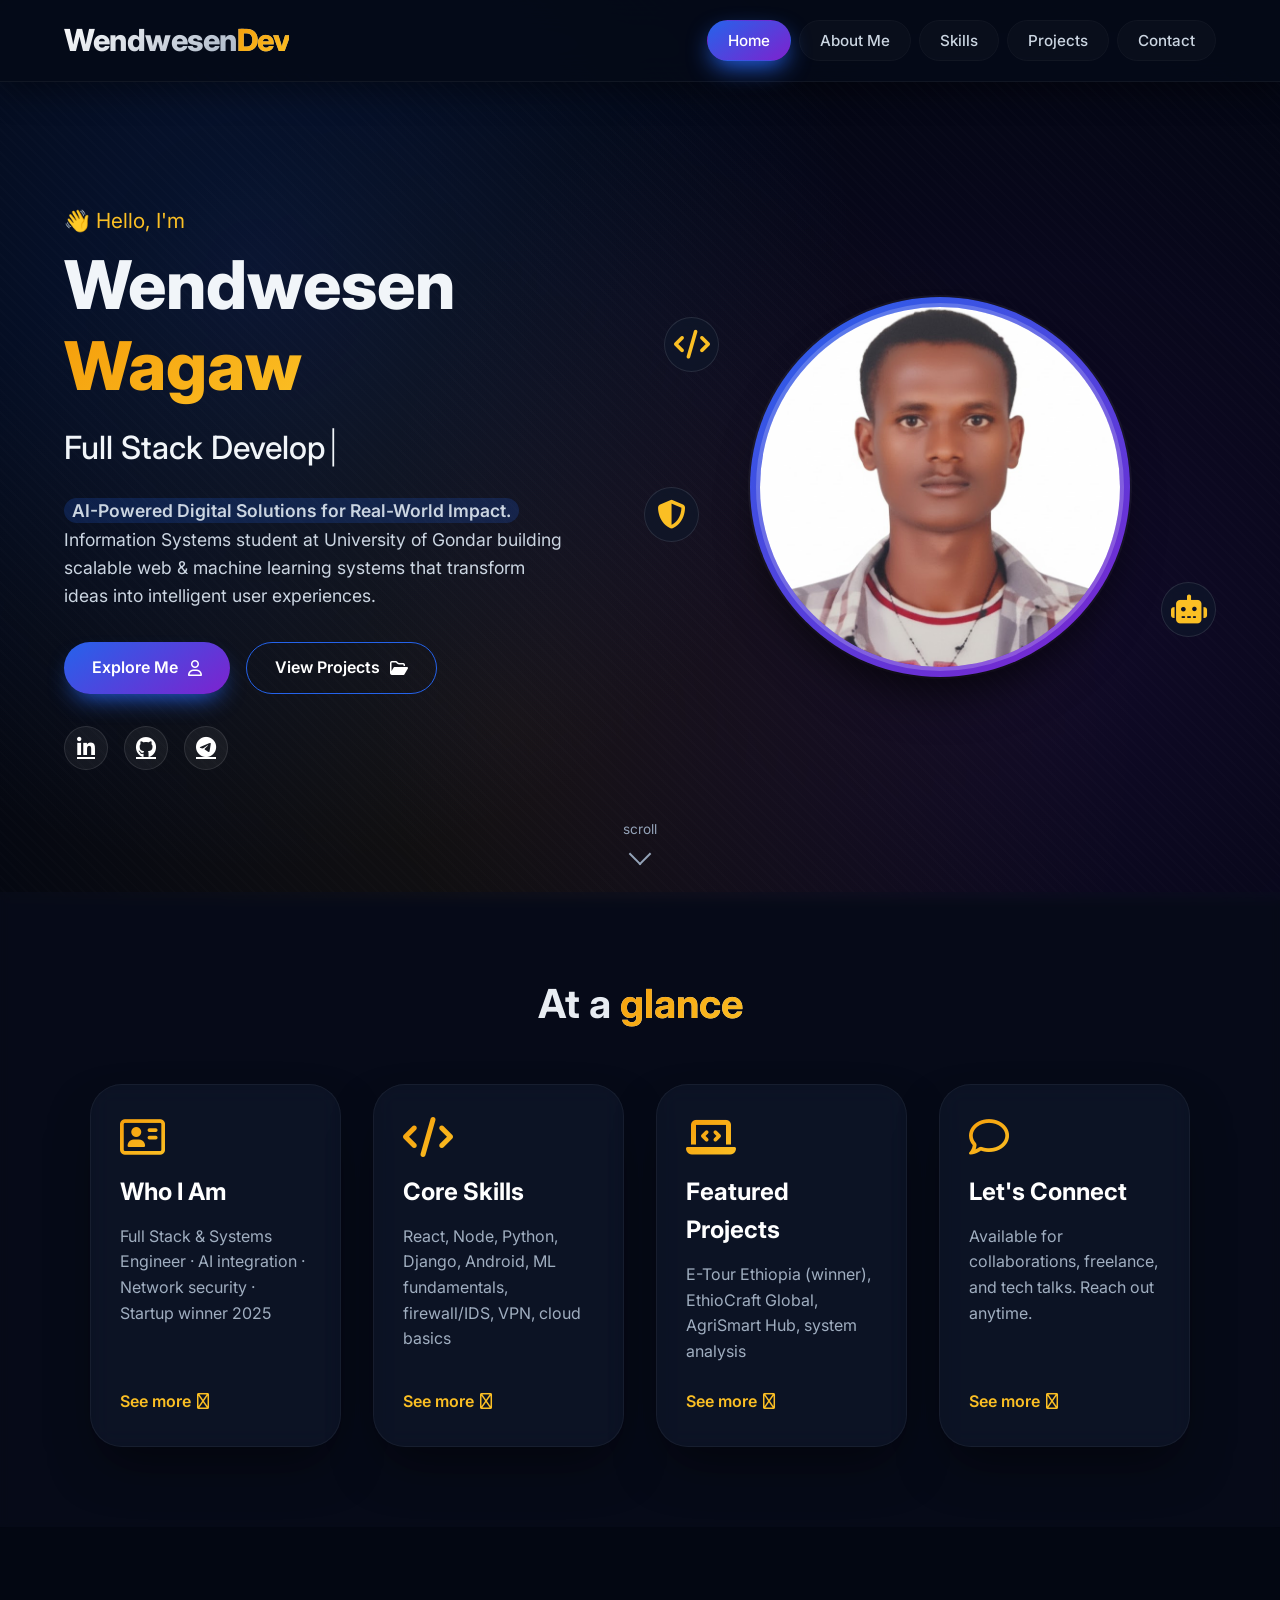
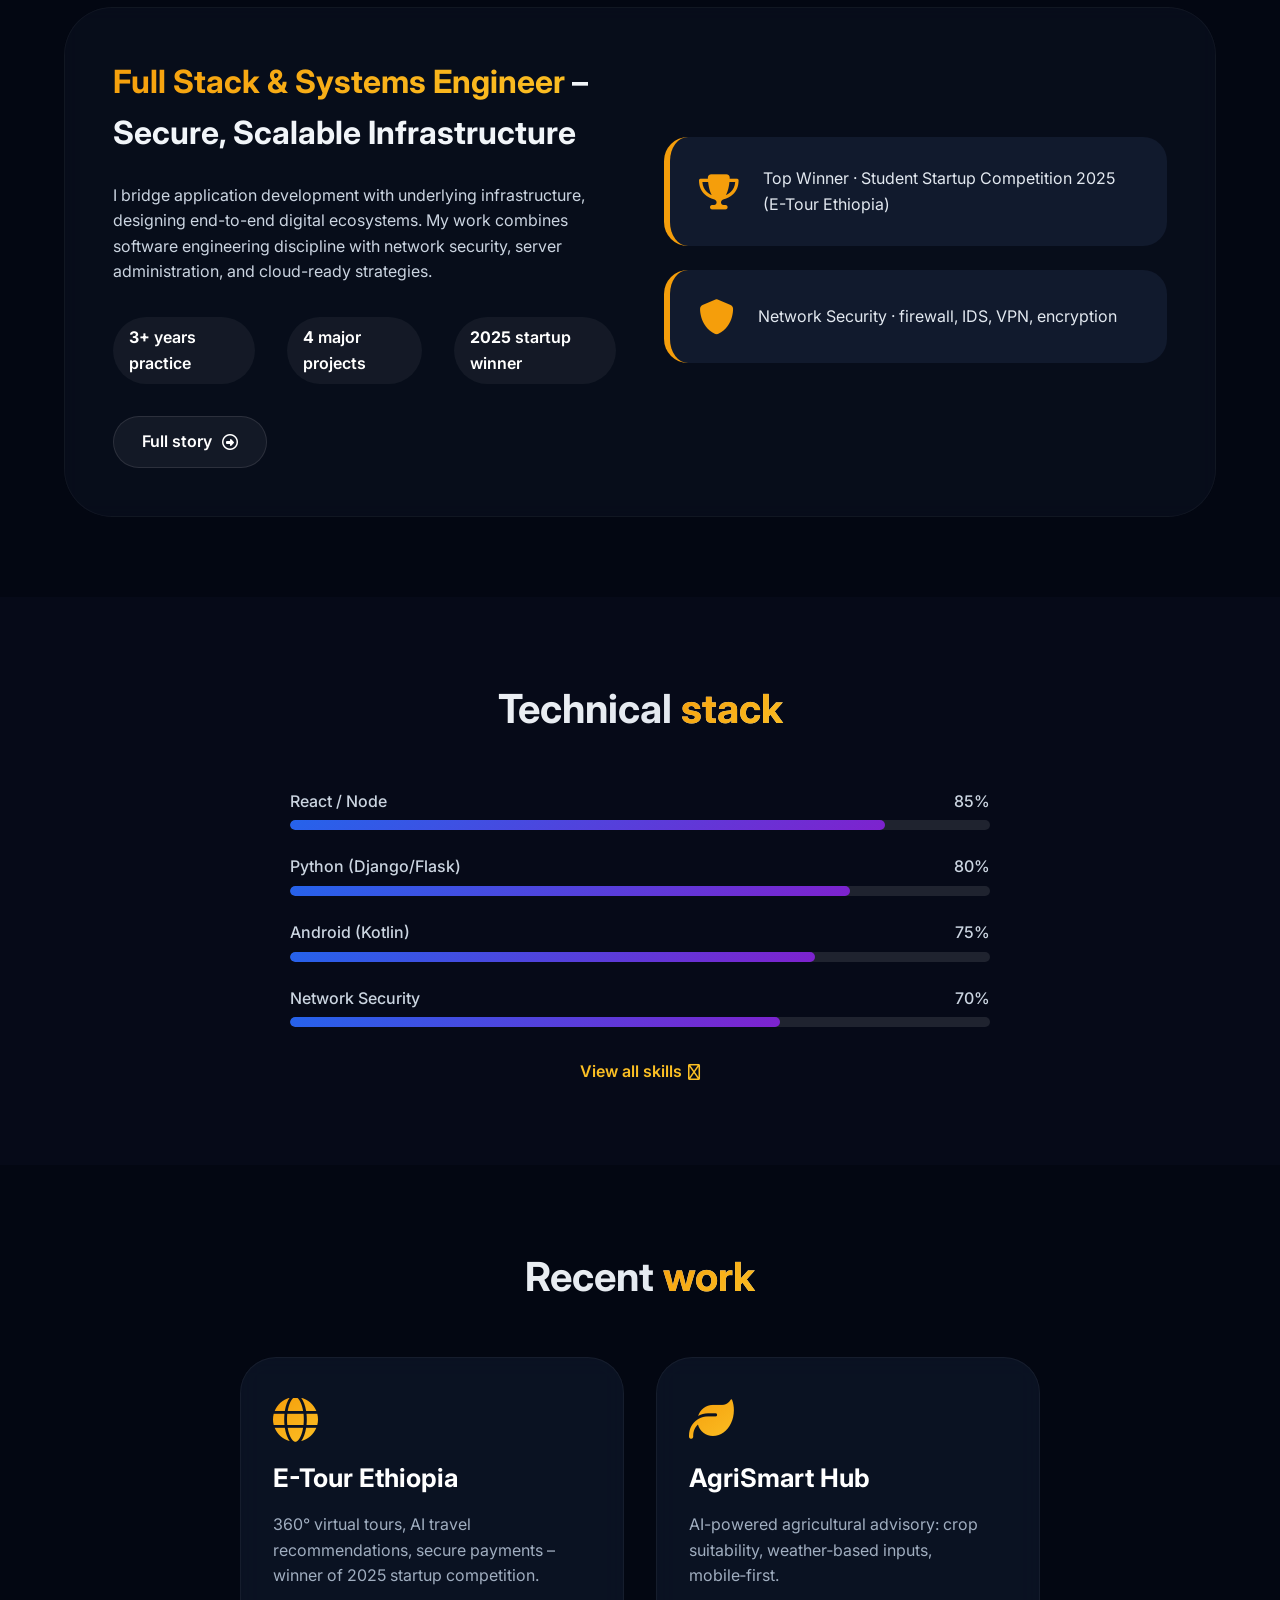
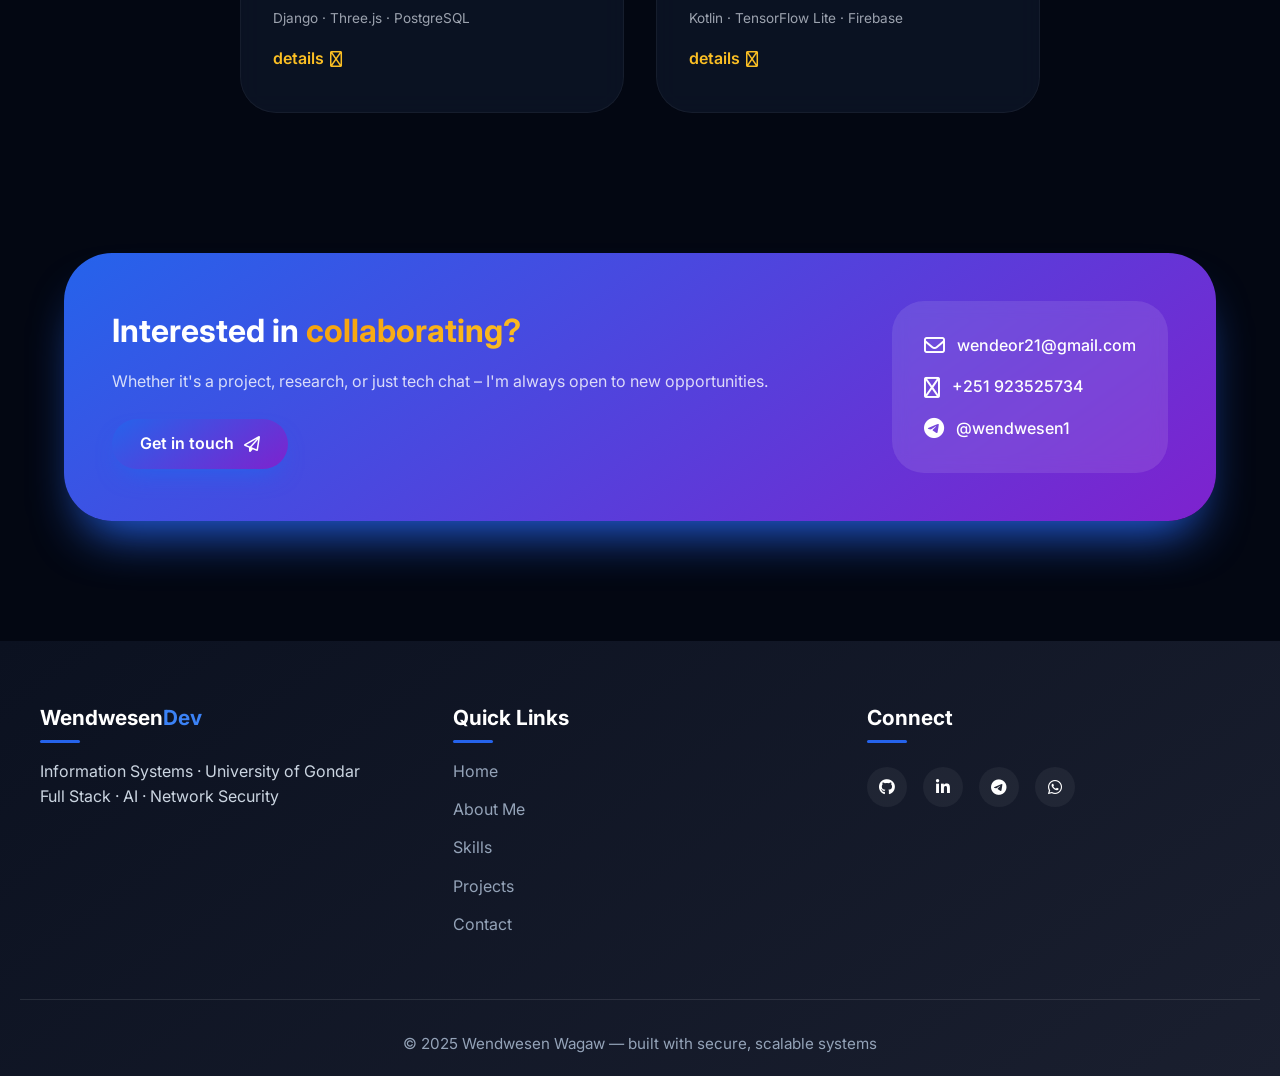
==== index.html @ f4a46904 "rename home.html to index.html" ====
<!DOCTYPE html>
<html lang="en">

<head>
  <meta charset="UTF-8">
  <meta name="viewport" content="width=device-width, initial-scale=1.0">
  <title>Wendwesen Wagaw · Full Stack & Systems Engineer</title>
  <!-- ===== home.css ===== -->
  <link rel="stylesheet" href="home.css">
  <!-- Google Fonts & Font Awesome -->
  <link href="https://fonts.googleapis.com/css2?family=Inter:wght@300;400;500;600;700;800&display=swap"
    rel="stylesheet">
  <link rel="stylesheet" href="https://cdnjs.cloudflare.com/ajax/libs/font-awesome/6.4.0/css/all.min.css">
</head>

<body>
  <!-- NAVBAR (matches about/contact/projects) -->
  <nav class="navbar">
    <div class="logo">Wendwesen<span>Dev</span></div>
    <ul class="nav-links">
      <li><a href="home.html" class="active">Home</a></li>
      <li><a href="aboutme.html">About Me</a></li>
      <li><a href="skills.html">Skills</a></li>
      <li><a href="projects.html">Projects</a></li>
      <li><a href="contact.html">Contact</a></li>
    </ul>
    <div class="hamburger">
      <span></span><span></span><span></span>
    </div>
  </nav>

  <!-- HERO SECTION (refreshed, vibrant) -->
  <header class="hero">
    <div class="hero-content">
      <div class="hero-text">
        <div class="greeting">👋 Hello, I'm</div>
        <h1>Wendwesen <span class="gradient-text">Wagaw</span></h1>
        <div class="typed-wrapper">
          <span class="typed-text" id="typed"></span><span class="cursor">|</span>
        </div>
        <p class="hero-description">
          <span class="highlight-block">AI-Powered Digital Solutions for Real-World Impact.</span>
          Information Systems student at University of Gondar building scalable web & machine learning systems
          that transform ideas into intelligent user experiences.
        </p>
        <div class="hero-buttons">
          <a href="aboutme.html" class="btn btn-primary">Explore Me <i class="fa-regular fa-user"></i></a>
          <a href="projects.html" class="btn btn-outline">View Projects <i class="fa-regular fa-folder-open"></i></a>
        </div>
        <div class="social-links">
          <a href="https://www.linkedin.com/in/wendwesen-wagaw-0b482a38b" target="_blank" aria-label="LinkedIn"><i
              class="fab fa-linkedin-in"></i></a>
          <a href="#" target="_blank" aria-label="GitHub"><i class="fab fa-github"></i></a>
          <a href="https://t.me/wendwesen1" target="_blank" aria-label="Telegram"><i class="fab fa-telegram"></i></a>
        </div>
      </div>
      <div class="hero-image">
        <div class="image-ring">
          <img src="wen.jpg" alt="Wendwesen Wagaw" class="profile-photo">
        </div>
        <div class="floating-icons">
          <span><i class="fas fa-code"></i></span>
          <span><i class="fas fa-robot"></i></span>
          <span><i class="fas fa-shield-halved"></i></span>
        </div>
      </div>
    </div>
    <div class="scroll-indicator">
      <span>scroll</span>
      <div class="arrow"></div>
    </div>
  </header>

  <!-- ===== QUICK SUMMARY CARDS (with "see more" links to each page) ===== -->
  <section class="summary-section">
    <div class="container">
      <h2 class="section-title">At a <span class="gradient-text">glance</span></h2>
      <div class="summary-grid">
        <!-- About Me card -->
        <div class="summary-card">
          <div class="card-icon"><i class="fa-regular fa-address-card"></i></div>
          <h3>Who I Am</h3>
          <p>Full Stack & Systems Engineer · AI integration · Network security · Startup winner 2025</p>
          <a href="aboutme.html" class="card-link">See more <i class="fa-regular fa-arrow-right"></i></a>
        </div>
        <!-- Skills card -->
        <div class="summary-card">
          <div class="card-icon"><i class="fa-solid fa-code"></i></div>
          <h3>Core Skills</h3>
          <p>React, Node, Python, Django, Android, ML fundamentals, firewall/IDS, VPN, cloud basics</p>
          <a href="skills.html" class="card-link">See more <i class="fa-regular fa-arrow-right"></i></a>
        </div>
        <!-- Projects card -->
        <div class="summary-card">
          <div class="card-icon"><i class="fa-solid fa-laptop-code"></i></div>
          <h3>Featured Projects</h3>
          <p>E-Tour Ethiopia (winner), EthioCraft Global, AgriSmart Hub, system analysis</p>
          <a href="projects.html" class="card-link">See more <i class="fa-regular fa-arrow-right"></i></a>
        </div>
        <!-- Contact / Connect card -->
        <div class="summary-card">
          <div class="card-icon"><i class="fa-regular fa-comment"></i></div>
          <h3>Let's Connect</h3>
          <p>Available for collaborations, freelance, and tech talks. Reach out anytime.</p>
          <a href="contact.html" class="card-link">See more <i class="fa-regular fa-arrow-right"></i></a>
        </div>
      </div>
    </div>
  </section>

  <!-- ===== MINI ABOUT PREVIEW (like about page teaser) ===== -->
  <section class="mini-about">
    <div class="container">
      <div class="about-preview-grid">
        <div class="about-preview-text">
          <h2><span class="gradient-text">Full Stack & Systems Engineer</span> – Secure, Scalable Infrastructure</h2>
          <p>I bridge application development with underlying infrastructure, designing end-to-end digital ecosystems.
            My work combines software engineering discipline with network security, server administration, and
            cloud-ready strategies.</p>
          <div class="stats-mini">
            <div><strong>3+</strong> years practice</div>
            <div><strong>4</strong> major projects</div>
            <div><strong>2025</strong> startup winner</div>
          </div>
          <a href="aboutme.html" class="btn btn-secondary">Full story <i class="fa-regular fa-circle-right"></i></a>
        </div>
        <div class="about-preview-highlight">
          <div class="highlight-card">
            <i class="fa-solid fa-trophy"></i>
            <p>Top Winner · Student Startup Competition 2025 (E-Tour Ethiopia)</p>
          </div>
          <div class="highlight-card">
            <i class="fa-solid fa-shield"></i>
            <p>Network Security · firewall, IDS, VPN, encryption</p>
          </div>
        </div>
      </div>
    </div>
  </section>

  <!-- ===== SKILLS PREVIEW (compact, with progress bars) ===== -->
  <section class="skills-preview">
    <div class="container">
      <h2 class="section-title">Technical <span class="gradient-text">stack</span></h2>
      <div class="skills-mini-grid">
        <div class="skill-mini-item">
          <div class="skill-header"><span>React / Node</span> <span>85%</span></div>
          <div class="skill-bar-bg">
            <div class="skill-bar-fill" style="width:85%"></div>
          </div>
        </div>
        <div class="skill-mini-item">
          <div class="skill-header"><span>Python (Django/Flask)</span> <span>80%</span></div>
          <div class="skill-bar-bg">
            <div class="skill-bar-fill" style="width:80%"></div>
          </div>
        </div>
        <div class="skill-mini-item">
          <div class="skill-header"><span>Android (Kotlin)</span> <span>75%</span></div>
          <div class="skill-bar-bg">
            <div class="skill-bar-fill" style="width:75%"></div>
          </div>
        </div>
        <div class="skill-mini-item">
          <div class="skill-header"><span>Network Security</span> <span>70%</span></div>
          <div class="skill-bar-bg">
            <div class="skill-bar-fill" style="width:70%"></div>
          </div>
        </div>
      </div>
      <div class="center-link">
        <a href="skills.html" class="card-link">View all skills <i class="fa-regular fa-arrow-right"></i></a>
      </div>
    </div>
  </section>

  <!-- ===== PROJECT TEASER (two featured projects) ===== -->
  <section class="projects-teaser">
    <div class="container">
      <h2 class="section-title">Recent <span class="gradient-text">work</span></h2>
      <div class="teaser-grid">
        <div class="teaser-card">
          <div class="teaser-icon"><i class="fa-solid fa-globe"></i></div>
          <h3>E-Tour Ethiopia</h3>
          <p>360° virtual tours, AI travel recommendations, secure payments – winner of 2025 startup competition.</p>
          <div class="tech-badge">Django · Three.js · PostgreSQL</div>
          <a href="projects.html" class="card-link">details <i class="fa-regular fa-arrow-right"></i></a>
        </div>
        <div class="teaser-card">
          <div class="teaser-icon"><i class="fa-solid fa-leaf"></i></div>
          <h3>AgriSmart Hub</h3>
          <p>AI-powered agricultural advisory: crop suitability, weather‑based inputs, mobile‑first.</p>
          <div class="tech-badge">Kotlin · TensorFlow Lite · Firebase</div>
          <a href="projects.html" class="card-link">details <i class="fa-regular fa-arrow-right"></i></a>
        </div>
      </div>
    </div>
  </section>

  <!-- ===== CONTACT / CONNECT PREVIEW ===== -->
  <section class="connect-preview">
    <div class="container">
      <div class="connect-card">
        <div class="connect-text">
          <h2>Interested in <span class="gradient-text">collaborating?</span></h2>
          <p>Whether it's a project, research, or just tech chat – I'm always open to new opportunities.</p>
          <a href="contact.html" class="btn btn-primary">Get in touch <i class="fa-regular fa-paper-plane"></i></a>
        </div>
        <div class="connect-quick">
          <div><i class="fa-regular fa-envelope"></i> wendeor21@gmail.com</div>
          <div><i class="fa-regular fa-phone"></i> +251 923525734</div>
          <div><i class="fa-brands fa-telegram"></i> @wendwesen1</div>
        </div>
      </div>
    </div>
  </section>

  <!-- FOOTER (exact match from other pages) -->
  <footer>
    <div class="footer-content">
      <div class="footer-col">
        <h3>Wendwesen<span>Dev</span></h3>
        <p>Information Systems · University of Gondar</p>
        <p>Full Stack · AI · Network Security</p>
      </div>
      <div class="footer-col">
        <h3>Quick Links</h3>
        <a href="home.html">Home</a>
        <a href="aboutme.html">About Me</a>
        <a href="skills.html">Skills</a>
        <a href="projects.html">Projects</a>
        <a href="contact.html">Contact</a>
      </div>
      <div class="footer-col">
        <h3>Connect</h3>
        <div class="footer-social">
          <a href="https://github.com/wendeor21-ai" aria-label="GitHub"><i class="fab fa-github"></i></a>
          <a href="https://www.linkedin.com/in/wendwesen-wagaw-0b482a38b" target="_blank" aria-label="LinkedIn"><i
              class="fab fa-linkedin-in"></i></a>
          <a href="https://t.me/wendwesen1" target="_blank" aria-label="Telegram"><i class="fab fa-telegram"></i></a>
            <a href="https://wa.me/251914225724" target="_blank" aria-label="WhatsApp"><i class="fab fa-whatsapp"></i></a>
        </div>
      </div>
    </div>
    <p class="footer-bottom">© 2025 Wendwesen Wagaw — built with secure, scalable systems</p>
  </footer>

  <!-- scripts -->
  <script>
    // mobile menu toggle
    const hamburger = document.querySelector('.hamburger');
    const navLinks = document.querySelector('.nav-links');
    hamburger.addEventListener('click', () => {
      navLinks.classList.toggle('active');
      hamburger.classList.toggle('active');
    });
    // close on link click
    document.querySelectorAll('.nav-links a').forEach(link => {
      link.addEventListener('click', () => navLinks.classList.remove('active'));
    });

    // simple typed effect
    const typedSpan = document.getElementById('typed');
    const phrases = ['Full Stack Developer', 'Systems Engineer', 'AI Enthusiast', 'Startup Winner'];
    let i = 0;
    let j = 0;
    let currentPhrase = [];
    let isDeleting = false;
    let isEnd = false;

    function loop() {
      isEnd = false;
      typedSpan.innerHTML = currentPhrase.join('');
      if (i < phrases.length) {
        if (!isDeleting && j <= phrases[i].length) {
          currentPhrase.push(phrases[i][j]);
          j++;
        }
        if (isDeleting && j <= phrases[i].length) {
          currentPhrase.pop();
          j--;
        }
        if (j == phrases[i].length) {
          isEnd = true;
          isDeleting = true;
        }
        if (isDeleting && j === 0) {
          currentPhrase = [];
          isDeleting = false;
          i++;
          if (i == phrases.length) i = 0;
        }
      }
      setTimeout(loop, isEnd ? 1500 : isDeleting ? 60 : 100);
    }
    loop();
  </script>
</body>

</html>
---- home.css ----
/* ===== home.css – professional, attractive, matches about/projects/contact aesthetic ===== */
* {
  margin: 0;
  padding: 0;
  box-sizing: border-box;
}

:root {
  --primary: #2563eb;
  --primary-light: #3b82f6;
  --primary-dark: #1d4ed8;
  --secondary: #7e22ce;
  --accent: #f59e0b;
  --accent-light: #fbbf24;
  --dark: #0b1120;
  --darker: #030712;
  --text: #f1f5f9;
  --text-muted: #94a3b8;
  --glass-bg: rgba(15, 23, 42, 0.6);
  --glass-border: rgba(255, 255, 255, 0.06);
  --card-glow: rgba(37, 99, 235, 0.3);
  --gradient-primary: linear-gradient(145deg, #2563eb, #7e22ce);
  --gradient-gold: linear-gradient(145deg, #f59e0b, #fbbf24);
  --shadow-card: 0 25px 50px -12px rgba(0, 0, 0, 0.5);
  --shadow-hover: 0 30px 60px -12px var(--card-glow);
  --font-main: 'Inter', sans-serif;
}

body {
  font-family: var(--font-main);
  background: var(--darker);
  color: var(--text);
  line-height: 1.6;
  overflow-x: hidden;
}

/* animated mesh */
body::before {
  content: '';
  position: fixed;
  inset: 0;
  background:
    radial-gradient(circle at 20% 30%, rgba(37, 99, 235, 0.15) 0%, transparent 50%),
    radial-gradient(circle at 80% 70%, rgba(126, 34, 206, 0.12) 0%, transparent 55%),
    radial-gradient(circle at 40% 80%, rgba(245, 158, 11, 0.08) 0%, transparent 60%);
  z-index: -2;
}

body::after {
  content: '';
  position: fixed;
  inset: 0;
  background: repeating-linear-gradient(45deg, rgba(255, 255, 255, 0.01) 0px, rgba(255, 255, 255, 0.01) 2px, transparent 2px, transparent 8px);
  z-index: -1;
  pointer-events: none;
}

.container {
  max-width: 1200px;
  margin: 0 auto;
  padding: 0 24px;
}

/* ===== NAVBAR (matches other pages) ===== */
.navbar {
  display: flex;
  justify-content: space-between;
  align-items: center;
  padding: 1rem 5%;
  background: rgba(5, 10, 24, 0.9);
  backdrop-filter: blur(16px);
  -webkit-backdrop-filter: blur(16px);
  border-bottom: 1px solid rgba(255, 255, 255, 0.05);
  box-shadow: 0 8px 32px rgba(0, 0, 0, 0.4);
  position: sticky;
  top: 0;
  z-index: 1000;
}

.logo {
  font-size: 1.9rem;
  font-weight: 800;
  background: linear-gradient(145deg, #ffffff, #94a3b8);
  -webkit-background-clip: text;
  background-clip: text;
  color: transparent;
  letter-spacing: -0.5px;
}

.logo span {
  background: var(--gradient-gold);
  -webkit-background-clip: text;
  background-clip: text;
  color: transparent;
}

.nav-links {
  display: flex;
  list-style: none;
  gap: 0.5rem;
}

.nav-links a {
  padding: 10px 20px;
  text-decoration: none;
  color: #cbd5e1;
  font-weight: 500;
  border-radius: 40px;
  transition: 0.3s;
  background: rgba(255, 255, 255, 0.02);
  border: 1px solid rgba(255, 255, 255, 0.03);
  font-size: 0.95rem;
}

.nav-links a:hover {
  background: rgba(37, 99, 235, 0.15);
  border-color: rgba(37, 99, 235, 0.3);
  color: white;
  transform: translateY(-2px);
  box-shadow: 0 6px 18px rgba(37, 99, 235, 0.25);
}

.nav-links a.active {
  background: var(--gradient-primary);
  color: white;
  border-color: transparent;
  box-shadow: 0 10px 25px -5px var(--primary);
}

.hamburger {
  display: none;
  flex-direction: column;
  cursor: pointer;
}

.hamburger span {
  width: 28px;
  height: 3px;
  background: white;
  margin: 4px 0;
  border-radius: 6px;
  transition: 0.3s;
}

/* ===== HERO SECTION ===== */
.hero {
  min-height: 90vh;
  display: flex;
  align-items: center;
  position: relative;
  padding: 80px 5%;
  overflow: hidden;
}

.hero-content {
  display: grid;
  grid-template-columns: 1fr 1fr;
  gap: 3rem;
  align-items: center;
  max-width: 1300px;
  margin: 0 auto;
  width: 100%;
}

.hero-text {
  z-index: 2;
}

.greeting {
  font-size: 1.3rem;
  color: var(--accent-light);
  margin-bottom: 0.5rem;
}

.hero-text h1 {
  font-size: clamp(2.8rem, 6vw, 4.2rem);
  font-weight: 800;
  line-height: 1.2;
  margin-bottom: 1rem;
}

.gradient-text {
  background: var(--gradient-gold);
  -webkit-background-clip: text;
  background-clip: text;
  color: transparent;
  display: inline-block;
}

.typed-wrapper {
  font-size: 2rem;
  font-weight: 500;
  margin-bottom: 1.5rem;
  min-height: 3rem;
}

.cursor {
  display: inline-block;
  margin-left: 4px;
  animation: blink 0.7s infinite;
  font-weight: 300;
}

@keyframes blink {

  0%,
  100% {
    opacity: 1;
  }

  50% {
    opacity: 0;
  }
}

.highlight-block {
  background: rgba(37, 99, 235, 0.2);
  padding: 2px 8px;
  border-radius: 20px;
  font-weight: 600;
}

.hero-description {
  font-size: 1.1rem;
  color: #cbd5e1;
  margin-bottom: 2rem;
  max-width: 500px;
}

.hero-buttons {
  display: flex;
  gap: 1rem;
  margin-bottom: 2rem;
  flex-wrap: wrap;
}

.btn {
  padding: 12px 28px;
  border-radius: 60px;
  text-decoration: none;
  font-weight: 600;
  transition: 0.3s;
  display: inline-flex;
  align-items: center;
  gap: 10px;
  border: none;
  cursor: pointer;
  font-size: 1rem;
}

.btn-primary {
  background: var(--gradient-primary);
  color: white;
  box-shadow: 0 12px 24px -10px var(--primary);
}

.btn-primary:hover {
  transform: translateY(-3px);
  box-shadow: 0 18px 30px -8px var(--primary);
}

.btn-outline {
  background: transparent;
  border: 1px solid var(--primary);
  color: white;
}

.btn-outline:hover {
  background: var(--primary);
  transform: translateY(-3px);
}

.btn-secondary {
  background: rgba(255, 255, 255, 0.05);
  border: 1px solid rgba(255, 255, 255, 0.1);
  color: white;
}

.btn-secondary:hover {
  background: rgba(255, 255, 255, 0.1);
  border-color: var(--accent);
  transform: translateY(-3px);
}

.social-links {
  display: flex;
  gap: 1rem;
}

.social-links a {
  width: 44px;
  height: 44px;
  border-radius: 50%;
  background: rgba(255, 255, 255, 0.05);
  display: flex;
  align-items: center;
  justify-content: center;
  color: white;
  font-size: 1.3rem;
  transition: 0.3s;
  border: 1px solid rgba(255, 255, 255, 0.1);
}

.social-links a:hover {
  background: var(--primary);
  transform: translateY(-4px);
  border-color: transparent;
}

/* hero image - FIXED: photo fully visible */
.hero-image {
  position: relative;
  display: flex;
  justify-content: center;
  align-items: center;
}

.image-ring {
  width: 380px;
  height: 380px;
  border-radius: 50%;
  background: linear-gradient(145deg, var(--primary), var(--secondary));
  padding: 6px;
  box-shadow: 0 30px 50px -20px rgba(0, 0, 0, 0.8), 0 0 0 2px rgba(255, 255, 255, 0.05);
  animation: rotateGlow 8s infinite alternate;
  display: flex;
  align-items: center;
  justify-content: center;
  overflow: hidden;
  /* keeps the ring shape, but image inside is positioned properly */
}

@keyframes rotateGlow {
  0% {
    box-shadow: 0 30px 50px -20px rgba(37, 99, 235, 0.5);
  }

  100% {
    box-shadow: 0 40px 70px -15px rgba(245, 158, 11, 0.5);
  }
}

.profile-photo {
  width: 100%;
  height: 100%;
  object-fit: cover;
  /* This ensures the image covers the area without distortion */
  object-position: center 20%;
  /* Adjusted to show more of the top part (face) */
  border-radius: 50%;
  border: 4px solid rgba(255, 255, 255, 0.2);
  display: block;
}

/* Alternative if the above doesn't work well with your specific image, 
   you can try object-position: center top; or object-position: 50% 30%; */

.floating-icons {
  position: absolute;
  top: 0;
  left: 0;
  width: 100%;
  height: 100%;
  pointer-events: none;
}

.floating-icons span {
  position: absolute;
  width: 55px;
  height: 55px;
  background: rgba(15, 23, 42, 0.7);
  backdrop-filter: blur(8px);
  border-radius: 50%;
  display: flex;
  align-items: center;
  justify-content: center;
  font-size: 1.8rem;
  color: var(--accent-light);
  border: 1px solid rgba(255, 255, 255, 0.1);
  animation: float 6s infinite;
}

.floating-icons span:nth-child(1) {
  top: 20px;
  left: 0;
  animation-delay: 0s;
}

.floating-icons span:nth-child(2) {
  bottom: 40px;
  right: 0;
  animation-delay: 2s;
}

.floating-icons span:nth-child(3) {
  top: 50%;
  left: -20px;
  animation-delay: 4s;
}

@keyframes float {

  0%,
  100% {
    transform: translateY(0) rotate(0deg);
  }

  50% {
    transform: translateY(-15px) rotate(5deg);
  }
}

.scroll-indicator {
  position: absolute;
  bottom: 30px;
  left: 50%;
  transform: translateX(-50%);
  display: flex;
  flex-direction: column;
  align-items: center;
  color: var(--text-muted);
  font-size: 0.85rem;
  gap: 5px;
}

.arrow {
  width: 16px;
  height: 16px;
  border-right: 2px solid var(--text-muted);
  border-bottom: 2px solid var(--text-muted);
  transform: rotate(45deg);
  animation: bounce 2s infinite;
}

@keyframes bounce {

  0%,
  100% {
    transform: rotate(45deg) translateY(0);
  }

  50% {
    transform: rotate(45deg) translateY(-8px);
  }
}

/* ===== SUMMARY CARDS (see more links) ===== */
.summary-section {
  padding: 80px 0;
  background: rgba(10, 15, 30, 0.5);
  backdrop-filter: blur(4px);
}

.section-title {
  font-size: 2.5rem;
  font-weight: 700;
  text-align: center;
  margin-bottom: 3rem;
  background: linear-gradient(145deg, #ffffff, #cbd5e1);
  -webkit-background-clip: text;
  background-clip: text;
  color: transparent;
}

.summary-grid {
  display: grid;
  grid-template-columns: repeat(auto-fit, minmax(240px, 1fr));
  gap: 2rem;
  max-width: 1100px;
  margin: 0 auto;
}

.summary-card {
  background: rgba(15, 23, 42, 0.7);
  backdrop-filter: blur(12px);
  border: 1px solid rgba(255, 255, 255, 0.05);
  border-radius: 32px;
  padding: 2rem 1.8rem;
  transition: 0.3s;
  box-shadow: var(--shadow-card);
  display: flex;
  flex-direction: column;
}

.summary-card:hover {
  transform: translateY(-8px);
  border-color: rgba(59, 130, 246, 0.3);
  background: rgba(25, 35, 55, 0.9);
  box-shadow: var(--shadow-hover);
}

.card-icon i {
  font-size: 2.5rem;
  background: var(--gradient-gold);
  -webkit-background-clip: text;
  background-clip: text;
  color: transparent;
  margin-bottom: 1rem;
}

.summary-card h3 {
  font-size: 1.5rem;
  margin-bottom: 0.8rem;
  color: white;
}

.summary-card p {
  color: #a0aec0;
  margin-bottom: 1.5rem;
  flex-grow: 1;
}

.card-link {
  color: var(--accent-light);
  text-decoration: none;
  font-weight: 600;
  display: inline-flex;
  align-items: center;
  gap: 6px;
  transition: 0.2s;
}

.card-link:hover {
  gap: 12px;
  color: white;
}

/* ===== MINI ABOUT PREVIEW ===== */
.mini-about {
  padding: 80px 0;
}

.about-preview-grid {
  display: grid;
  grid-template-columns: 1fr 1fr;
  gap: 3rem;
  align-items: center;
  background: rgba(15, 23, 42, 0.4);
  border-radius: 48px;
  padding: 3rem;
  backdrop-filter: blur(8px);
  border: 1px solid rgba(255, 255, 255, 0.04);
}

.about-preview-text h2 {
  font-size: 2rem;
  margin-bottom: 1.5rem;
}

.about-preview-text p {
  color: #cbd5e1;
  margin-bottom: 2rem;
}

.stats-mini {
  display: flex;
  gap: 2rem;
  margin-bottom: 2rem;
  font-weight: 600;
  color: white;
}

.stats-mini div {
  background: rgba(255, 255, 255, 0.05);
  padding: 8px 16px;
  border-radius: 40px;
}

.highlight-card {
  background: rgba(20, 30, 50, 0.8);
  border-radius: 24px;
  padding: 1.8rem;
  margin-bottom: 1.5rem;
  border-left: 6px solid var(--accent);
  display: flex;
  align-items: center;
  gap: 1.5rem;
}

.highlight-card i {
  font-size: 2.2rem;
  color: var(--accent);
}

.highlight-card p {
  color: #e2e8f0;
}

/* ===== SKILLS PREVIEW ===== */
.skills-preview {
  padding: 80px 0;
  background: rgba(10, 15, 30, 0.5);
}

.skills-mini-grid {
  max-width: 700px;
  margin: 0 auto 2rem;
}

.skill-mini-item {
  margin-bottom: 1.5rem;
}

.skill-header {
  display: flex;
  justify-content: space-between;
  color: #cbd5e1;
  margin-bottom: 6px;
  font-weight: 500;
}

.skill-bar-bg {
  height: 10px;
  background: rgba(255, 255, 255, 0.1);
  border-radius: 20px;
  overflow: hidden;
}

.skill-bar-fill {
  height: 100%;
  background: var(--gradient-primary);
  border-radius: 20px;
  width: 0;
  transition: width 1s;
}

.center-link {
  text-align: center;
}

/* ===== PROJECT TEASER ===== */
.projects-teaser {
  padding: 80px 0;
}

.teaser-grid {
  display: grid;
  grid-template-columns: repeat(auto-fit, minmax(280px, 1fr));
  gap: 2rem;
  max-width: 800px;
  margin: 0 auto;
}

.teaser-card {
  background: rgba(15, 23, 42, 0.7);
  backdrop-filter: blur(12px);
  border: 1px solid rgba(255, 255, 255, 0.05);
  border-radius: 36px;
  padding: 2.5rem 2rem;
  transition: 0.3s;
}

.teaser-card:hover {
  transform: translateY(-8px);
  background: rgba(25, 35, 55, 0.9);
  border-color: rgba(59, 130, 246, 0.3);
}

.teaser-icon i {
  font-size: 2.8rem;
  background: var(--gradient-gold);
  -webkit-background-clip: text;
  background-clip: text;
  color: transparent;
  margin-bottom: 1rem;
}

.teaser-card h3 {
  font-size: 1.6rem;
  margin-bottom: 0.8rem;
  color: white;
}

.teaser-card p {
  color: #a0aec0;
  margin-bottom: 1.2rem;
}

.tech-badge {
  display: flex;
  flex-wrap: wrap;
  gap: 8px;
  margin: 1rem 0;
  font-size: 0.85rem;
  color: #9ca3af;
}

/* ===== CONNECT PREVIEW ===== */
.connect-preview {
  padding: 60px 0;
}

.connect-card {
  background: var(--gradient-primary);
  border-radius: 48px;
  padding: 3rem;
  display: flex;
  flex-wrap: wrap;
  align-items: center;
  justify-content: space-between;
  gap: 2rem;
  box-shadow: 0 30px 50px -20px var(--primary);
}

.connect-text h2 {
  font-size: 2rem;
  color: white;
  margin-bottom: 0.8rem;
}

.connect-text p {
  color: rgba(255, 255, 255, 0.8);
  margin-bottom: 1.5rem;
}

.connect-quick {
  display: flex;
  flex-direction: column;
  gap: 1rem;
  background: rgba(255, 255, 255, 0.1);
  padding: 2rem;
  border-radius: 32px;
  backdrop-filter: blur(8px);
}

.connect-quick div {
  display: flex;
  align-items: center;
  gap: 12px;
  color: white;
  font-weight: 500;
}

.connect-quick i {
  font-size: 1.3rem;
}

/* ===== FOOTER (matches other pages) ===== */
footer {
  background: linear-gradient(145deg, #0b1120, #1a1f2f);
  color: #cbd5e1;
  padding: 60px 20px 20px;
  margin-top: 60px;
}

.footer-content {
  display: grid;
  grid-template-columns: repeat(auto-fit, minmax(220px, 1fr));
  gap: 2.5rem;
  max-width: 1200px;
  margin: 0 auto;
}

.footer-col h3 {
  color: white;
  margin-bottom: 1.5rem;
  font-size: 1.3rem;
  position: relative;
  display: inline-block;
}

.footer-col h3 span {
  color: var(--primary-light);
}

.footer-col h3::after {
  content: '';
  position: absolute;
  bottom: -8px;
  left: 0;
  width: 40px;
  height: 3px;
  background: var(--primary);
  border-radius: 4px;
}

.footer-col a {
  color: #94a3b8;
  text-decoration: none;
  display: block;
  margin-bottom: 0.8rem;
  transition: 0.2s;
}

.footer-col a:hover {
  color: white;
  transform: translateX(5px);
}

.footer-social {
  display: flex;
  gap: 1rem;
  margin-top: 0.5rem;
}

.footer-social a {
  background: rgba(255, 255, 255, 0.05);
  width: 40px;
  height: 40px;
  border-radius: 50%;
  display: flex;
  align-items: center;
  justify-content: center;
  color: white;
  transition: 0.3s;
}

.footer-social a:hover {
  background: var(--primary);
  transform: translateY(-3px);
}

.footer-bottom {
  border-top: 1px solid rgba(255, 255, 255, 0.1);
  margin-top: 3rem;
  padding-top: 2rem;
  text-align: center;
  font-size: 0.95rem;
  color: #94a3b8;
}

/* ===== RESPONSIVE ===== */
@media (max-width: 900px) {
  .hero-content {
    grid-template-columns: 1fr;
    text-align: center;
    gap: 2rem;
  }

  .hero-buttons {
    justify-content: center;
  }

  .social-links {
    justify-content: center;
  }

  .hero-description {
    margin-left: auto;
    margin-right: auto;
  }

  .image-ring {
    width: 300px;
    height: 300px;
  }

  .about-preview-grid {
    grid-template-columns: 1fr;
  }

  .connect-card {
    flex-direction: column;
    text-align: center;
  }
}

@media (max-width: 768px) {
  .hamburger {
    display: flex;
  }

  .nav-links {
    position: fixed;
    top: 80px;
    left: -100%;
    width: 100%;
    flex-direction: column;
    background: rgba(5, 10, 24, 0.98);
    backdrop-filter: blur(20px);
    padding: 2rem 0;
    transition: left 0.3s;
    align-items: center;
    gap: 1rem;
    border-bottom: 1px solid rgba(255, 255, 255, 0.1);
  }

  .nav-links.active {
    left: 0;
  }

  .nav-links li {
    width: 100%;
    text-align: center;
  }

  .nav-links a {
    display: inline-block;
    width: 80%;
  }

  .summary-grid {
    grid-template-columns: 1fr;
  }

  .stats-mini {
    flex-direction: column;
    gap: 0.8rem;
  }
}

@media (max-width: 480px) {
  .hero-buttons {
    flex-direction: column;
    align-items: stretch;
  }

  .btn {
    text-align: center;
    justify-content: center;
  }

  .image-ring {
    width: 240px;
    height: 240px;
  }

  .connect-card {
    padding: 2rem 1.5rem;
  }

  .connect-quick {
    width: 100%;
  }
}
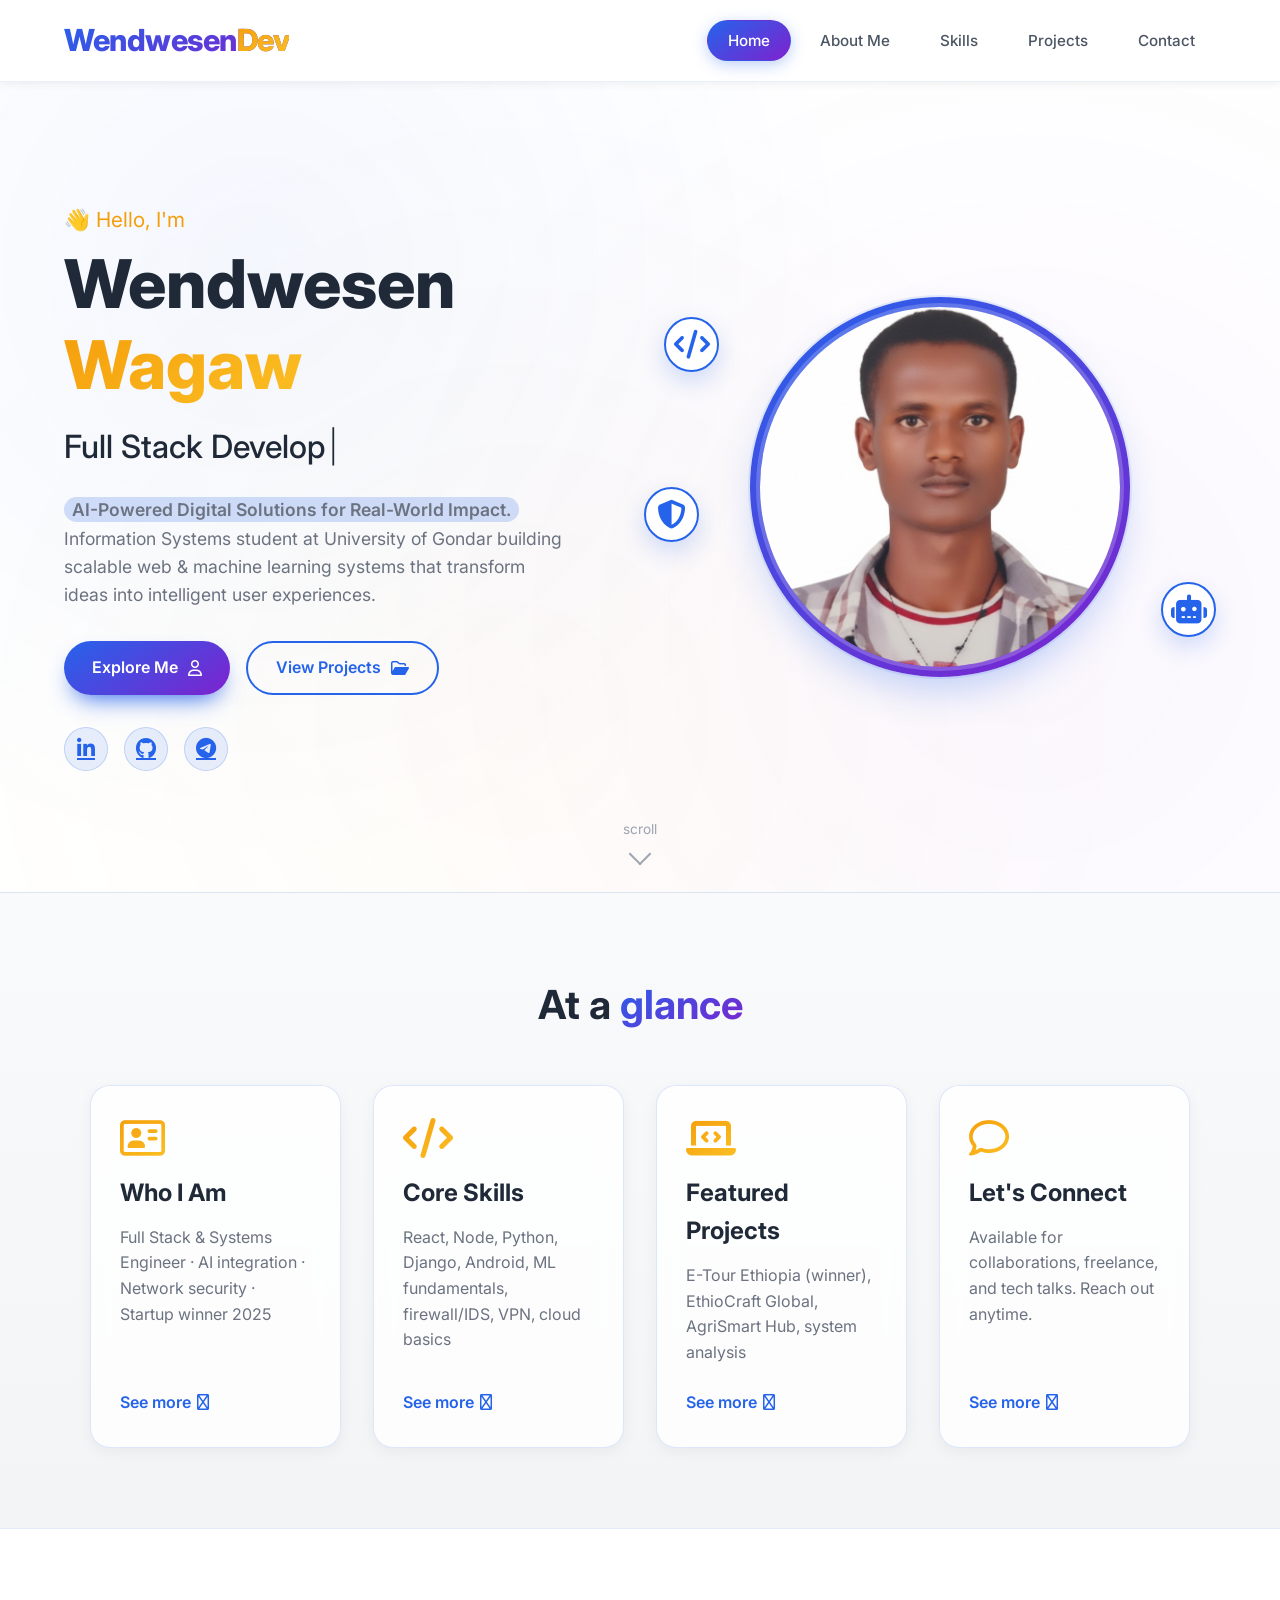
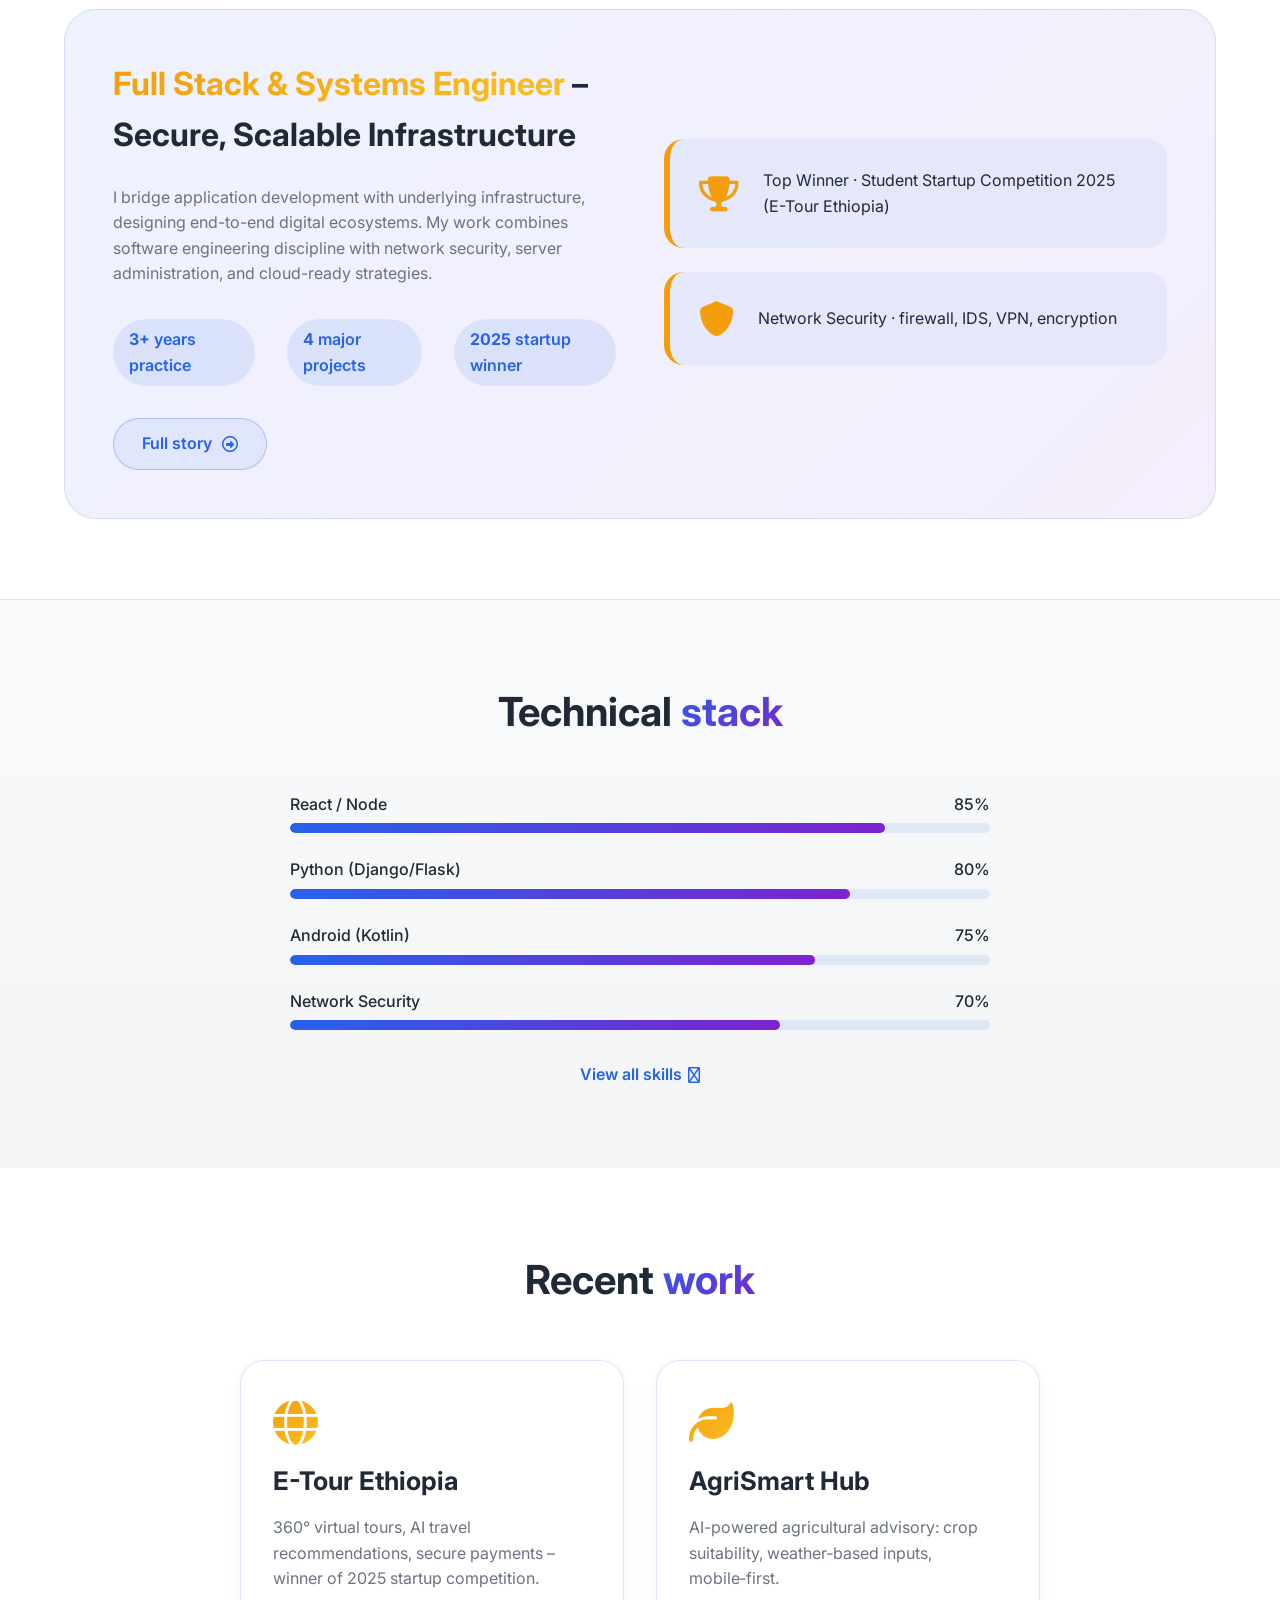
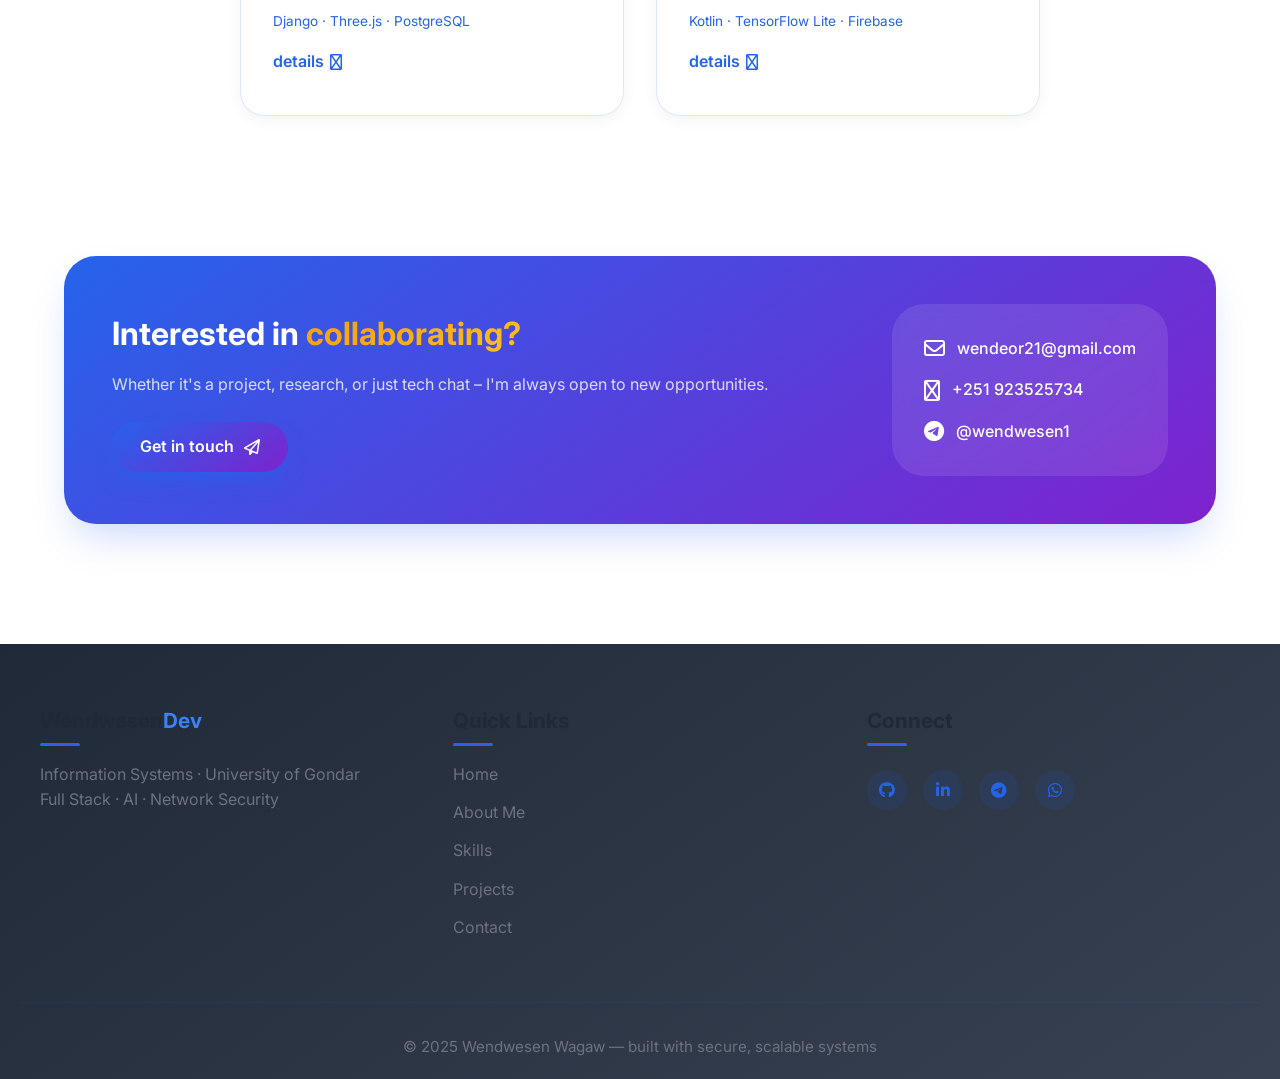
==== commit 1b68e60b: "Update profile details and layout" ====
--- a/index.html
+++ b/index.html
@@ -18,7 +18,7 @@
   <nav class="navbar">
     <div class="logo">Wendwesen<span>Dev</span></div>
     <ul class="nav-links">
-      <li><a href="home.html" class="active">Home</a></li>
+      <li><a href="index.html" class="active">Home</a></li>
       <li><a href="aboutme.html">About Me</a></li>
       <li><a href="skills.html">Skills</a></li>
       <li><a href="projects.html">Projects</a></li>
--- a/home.css
+++ b/home.css
@@ -13,36 +13,36 @@
   --accent: #f59e0b;
   --accent-light: #fbbf24;
   --dark: #0b1120;
-  --darker: #030712;
-  --text: #f1f5f9;
-  --text-muted: #94a3b8;
-  --glass-bg: rgba(15, 23, 42, 0.6);
-  --glass-border: rgba(255, 255, 255, 0.06);
-  --card-glow: rgba(37, 99, 235, 0.3);
+  --darker: #ffffff;
+  --text: #1f2937;
+  --text-muted: #6b7280;
+  --glass-bg: rgba(255, 255, 255, 0.8);
+  --glass-border: rgba(37, 99, 235, 0.1);
+  --card-glow: rgba(37, 99, 235, 0.15);
   --gradient-primary: linear-gradient(145deg, #2563eb, #7e22ce);
   --gradient-gold: linear-gradient(145deg, #f59e0b, #fbbf24);
-  --shadow-card: 0 25px 50px -12px rgba(0, 0, 0, 0.5);
-  --shadow-hover: 0 30px 60px -12px var(--card-glow);
+  --shadow-card: 0 10px 30px rgba(0, 0, 0, 0.08);
+  --shadow-hover: 0 15px 40px rgba(37, 99, 235, 0.15);
   --font-main: 'Inter', sans-serif;
 }
 
 body {
   font-family: var(--font-main);
-  background: var(--darker);
+  background: #ffffff;
   color: var(--text);
   line-height: 1.6;
   overflow-x: hidden;
 }
 
-/* animated mesh */
+/* subtle modern gradient background */
 body::before {
   content: '';
   position: fixed;
   inset: 0;
   background:
-    radial-gradient(circle at 20% 30%, rgba(37, 99, 235, 0.15) 0%, transparent 50%),
-    radial-gradient(circle at 80% 70%, rgba(126, 34, 206, 0.12) 0%, transparent 55%),
-    radial-gradient(circle at 40% 80%, rgba(245, 158, 11, 0.08) 0%, transparent 60%);
+    radial-gradient(circle at 20% 30%, rgba(37, 99, 235, 0.05) 0%, transparent 50%),
+    radial-gradient(circle at 80% 70%, rgba(126, 34, 206, 0.04) 0%, transparent 55%),
+    radial-gradient(circle at 40% 80%, rgba(245, 158, 11, 0.03) 0%, transparent 60%);
   z-index: -2;
 }
 
@@ -50,7 +50,7 @@
   content: '';
   position: fixed;
   inset: 0;
-  background: repeating-linear-gradient(45deg, rgba(255, 255, 255, 0.01) 0px, rgba(255, 255, 255, 0.01) 2px, transparent 2px, transparent 8px);
+  background: none;
   z-index: -1;
   pointer-events: none;
 }
@@ -67,11 +67,11 @@
   justify-content: space-between;
   align-items: center;
   padding: 1rem 5%;
-  background: rgba(5, 10, 24, 0.9);
+  background: rgba(255, 255, 255, 0.95);
   backdrop-filter: blur(16px);
   -webkit-backdrop-filter: blur(16px);
-  border-bottom: 1px solid rgba(255, 255, 255, 0.05);
-  box-shadow: 0 8px 32px rgba(0, 0, 0, 0.4);
+  border-bottom: 1px solid rgba(37, 99, 235, 0.1);
+  box-shadow: 0 2px 8px rgba(0, 0, 0, 0.06);
   position: sticky;
   top: 0;
   z-index: 1000;
@@ -80,7 +80,7 @@
 .logo {
   font-size: 1.9rem;
   font-weight: 800;
-  background: linear-gradient(145deg, #ffffff, #94a3b8);
+  background: linear-gradient(145deg, #2563eb, #7e22ce);
   -webkit-background-clip: text;
   background-clip: text;
   color: transparent;
@@ -103,28 +103,28 @@
 .nav-links a {
   padding: 10px 20px;
   text-decoration: none;
-  color: #cbd5e1;
+  color: #4b5563;
   font-weight: 500;
   border-radius: 40px;
   transition: 0.3s;
-  background: rgba(255, 255, 255, 0.02);
-  border: 1px solid rgba(255, 255, 255, 0.03);
+  background: transparent;
+  border: 1px solid transparent;
   font-size: 0.95rem;
 }
 
 .nav-links a:hover {
-  background: rgba(37, 99, 235, 0.15);
-  border-color: rgba(37, 99, 235, 0.3);
-  color: white;
+  background: rgba(37, 99, 235, 0.08);
+  border-color: rgba(37, 99, 235, 0.2);
+  color: #2563eb;
   transform: translateY(-2px);
-  box-shadow: 0 6px 18px rgba(37, 99, 235, 0.25);
+  box-shadow: 0 4px 12px rgba(37, 99, 235, 0.12);
 }
 
 .nav-links a.active {
   background: var(--gradient-primary);
   color: white;
   border-color: transparent;
-  box-shadow: 0 10px 25px -5px var(--primary);
+  box-shadow: 0 4px 15px rgba(37, 99, 235, 0.3);
 }
 
 .hamburger {
@@ -168,7 +168,7 @@
 
 .greeting {
   font-size: 1.3rem;
-  color: var(--accent-light);
+  color: #f59e0b;
   margin-bottom: 0.5rem;
 }
 
@@ -222,7 +222,7 @@
 
 .hero-description {
   font-size: 1.1rem;
-  color: #cbd5e1;
+  color: #6b7280;
   margin-bottom: 2rem;
   max-width: 500px;
 }
@@ -261,24 +261,25 @@
 
 .btn-outline {
   background: transparent;
-  border: 1px solid var(--primary);
-  color: white;
+  border: 2px solid var(--primary);
+  color: var(--primary);
 }
 
 .btn-outline:hover {
   background: var(--primary);
+  color: white;
   transform: translateY(-3px);
 }
 
 .btn-secondary {
-  background: rgba(255, 255, 255, 0.05);
-  border: 1px solid rgba(255, 255, 255, 0.1);
-  color: white;
+  background: rgba(37, 99, 235, 0.08);
+  border: 1px solid rgba(37, 99, 235, 0.3);
+  color: var(--primary);
 }
 
 .btn-secondary:hover {
-  background: rgba(255, 255, 255, 0.1);
-  border-color: var(--accent);
+  background: rgba(37, 99, 235, 0.15);
+  border-color: var(--primary);
   transform: translateY(-3px);
 }
 
@@ -291,20 +292,21 @@
   width: 44px;
   height: 44px;
   border-radius: 50%;
-  background: rgba(255, 255, 255, 0.05);
+  background: rgba(37, 99, 235, 0.1);
   display: flex;
   align-items: center;
   justify-content: center;
-  color: white;
+  color: var(--primary);
   font-size: 1.3rem;
   transition: 0.3s;
-  border: 1px solid rgba(255, 255, 255, 0.1);
+  border: 1px solid rgba(37, 99, 235, 0.2);
 }
 
 .social-links a:hover {
   background: var(--primary);
+  color: white;
   transform: translateY(-4px);
-  border-color: transparent;
+  border-color: var(--primary);
 }
 
 /* hero image - FIXED: photo fully visible */
@@ -321,13 +323,12 @@
   border-radius: 50%;
   background: linear-gradient(145deg, var(--primary), var(--secondary));
   padding: 6px;
-  box-shadow: 0 30px 50px -20px rgba(0, 0, 0, 0.8), 0 0 0 2px rgba(255, 255, 255, 0.05);
+  box-shadow: 0 20px 40px -10px rgba(37, 99, 235, 0.3), 0 0 0 2px rgba(37, 99, 235, 0.1);
   animation: rotateGlow 8s infinite alternate;
   display: flex;
   align-items: center;
   justify-content: center;
   overflow: hidden;
-  /* keeps the ring shape, but image inside is positioned properly */
 }
 
 @keyframes rotateGlow {
@@ -368,16 +369,17 @@
   position: absolute;
   width: 55px;
   height: 55px;
-  background: rgba(15, 23, 42, 0.7);
+  background: rgba(255, 255, 255, 0.9);
   backdrop-filter: blur(8px);
   border-radius: 50%;
   display: flex;
   align-items: center;
   justify-content: center;
   font-size: 1.8rem;
-  color: var(--accent-light);
-  border: 1px solid rgba(255, 255, 255, 0.1);
+  color: var(--primary);
+  border: 2px solid var(--primary);
   animation: float 6s infinite;
+  box-shadow: 0 10px 25px rgba(37, 99, 235, 0.2);
 }
 
 .floating-icons span:nth-child(1) {
@@ -418,7 +420,7 @@
   display: flex;
   flex-direction: column;
   align-items: center;
-  color: var(--text-muted);
+  color: #9ca3af;
   font-size: 0.85rem;
   gap: 5px;
 }
@@ -426,8 +428,8 @@
 .arrow {
   width: 16px;
   height: 16px;
-  border-right: 2px solid var(--text-muted);
-  border-bottom: 2px solid var(--text-muted);
+  border-right: 2px solid #9ca3af;
+  border-bottom: 2px solid #9ca3af;
   transform: rotate(45deg);
   animation: bounce 2s infinite;
 }
@@ -447,8 +449,10 @@
 /* ===== SUMMARY CARDS (see more links) ===== */
 .summary-section {
   padding: 80px 0;
-  background: rgba(10, 15, 30, 0.5);
+  background: linear-gradient(180deg, #f9fafb 0%, #f3f4f6 100%);
   backdrop-filter: blur(4px);
+  border-top: 1px solid rgba(37, 99, 235, 0.1);
+  border-bottom: 1px solid rgba(37, 99, 235, 0.1);
 }
 
 .section-title {
@@ -456,7 +460,11 @@
   font-weight: 700;
   text-align: center;
   margin-bottom: 3rem;
-  background: linear-gradient(145deg, #ffffff, #cbd5e1);
+  color: #1f2937;
+}
+
+.section-title .gradient-text {
+  background: var(--gradient-primary);
   -webkit-background-clip: text;
   background-clip: text;
   color: transparent;
@@ -471,22 +479,22 @@
 }
 
 .summary-card {
-  background: rgba(15, 23, 42, 0.7);
+  background: rgba(255, 255, 255, 0.8);
   backdrop-filter: blur(12px);
-  border: 1px solid rgba(255, 255, 255, 0.05);
-  border-radius: 32px;
+  border: 1px solid rgba(37, 99, 235, 0.15);
+  border-radius: 20px;
   padding: 2rem 1.8rem;
   transition: 0.3s;
-  box-shadow: var(--shadow-card);
+  box-shadow: 0 4px 15px rgba(0, 0, 0, 0.05);
   display: flex;
   flex-direction: column;
 }
 
 .summary-card:hover {
   transform: translateY(-8px);
-  border-color: rgba(59, 130, 246, 0.3);
-  background: rgba(25, 35, 55, 0.9);
-  box-shadow: var(--shadow-hover);
+  border-color: rgba(37, 99, 235, 0.4);
+  background: white;
+  box-shadow: 0 12px 30px rgba(37, 99, 235, 0.15);
 }
 
 .card-icon i {
@@ -501,17 +509,17 @@
 .summary-card h3 {
   font-size: 1.5rem;
   margin-bottom: 0.8rem;
-  color: white;
+  color: #1f2937;
 }
 
 .summary-card p {
-  color: #a0aec0;
+  color: #6b7280;
   margin-bottom: 1.5rem;
   flex-grow: 1;
 }
 
 .card-link {
-  color: var(--accent-light);
+  color: var(--primary);
   text-decoration: none;
   font-weight: 600;
   display: inline-flex;
@@ -522,12 +530,13 @@
 
 .card-link:hover {
   gap: 12px;
-  color: white;
+  color: var(--secondary);
 }
 
 /* ===== MINI ABOUT PREVIEW ===== */
 .mini-about {
   padding: 80px 0;
+  background: white;
 }
 
 .about-preview-grid {
@@ -535,20 +544,21 @@
   grid-template-columns: 1fr 1fr;
   gap: 3rem;
   align-items: center;
-  background: rgba(15, 23, 42, 0.4);
-  border-radius: 48px;
+  background: linear-gradient(135deg, rgba(37, 99, 235, 0.08), rgba(126, 34, 206, 0.08));
+  border-radius: 32px;
   padding: 3rem;
   backdrop-filter: blur(8px);
-  border: 1px solid rgba(255, 255, 255, 0.04);
+  border: 1px solid rgba(37, 99, 235, 0.15);
 }
 
 .about-preview-text h2 {
   font-size: 2rem;
   margin-bottom: 1.5rem;
+  color: #1f2937;
 }
 
 .about-preview-text p {
-  color: #cbd5e1;
+  color: #6b7280;
   margin-bottom: 2rem;
 }
 
@@ -557,18 +567,19 @@
   gap: 2rem;
   margin-bottom: 2rem;
   font-weight: 600;
-  color: white;
+  color: #1f2937;
 }
 
 .stats-mini div {
-  background: rgba(255, 255, 255, 0.05);
+  background: rgba(37, 99, 235, 0.1);
   padding: 8px 16px;
   border-radius: 40px;
+  color: var(--primary);
 }
 
 .highlight-card {
-  background: rgba(20, 30, 50, 0.8);
-  border-radius: 24px;
+  background: rgba(37, 99, 235, 0.06);
+  border-radius: 20px;
   padding: 1.8rem;
   margin-bottom: 1.5rem;
   border-left: 6px solid var(--accent);
@@ -583,13 +594,14 @@
 }
 
 .highlight-card p {
-  color: #e2e8f0;
+  color: #1f2937;
 }
 
 /* ===== SKILLS PREVIEW ===== */
 .skills-preview {
   padding: 80px 0;
-  background: rgba(10, 15, 30, 0.5);
+  background: linear-gradient(180deg, #f9fafb 0%, #f3f4f6 100%);
+  border-top: 1px solid rgba(37, 99, 235, 0.1);
 }
 
 .skills-mini-grid {
@@ -604,14 +616,14 @@
 .skill-header {
   display: flex;
   justify-content: space-between;
-  color: #cbd5e1;
+  color: #1f2937;
   margin-bottom: 6px;
   font-weight: 500;
 }
 
 .skill-bar-bg {
   height: 10px;
-  background: rgba(255, 255, 255, 0.1);
+  background: rgba(37, 99, 235, 0.1);
   border-radius: 20px;
   overflow: hidden;
 }
@@ -631,6 +643,7 @@
 /* ===== PROJECT TEASER ===== */
 .projects-teaser {
   padding: 80px 0;
+  background: white;
 }
 
 .teaser-grid {
@@ -642,18 +655,20 @@
 }
 
 .teaser-card {
-  background: rgba(15, 23, 42, 0.7);
+  background: rgba(255, 255, 255, 0.8);
   backdrop-filter: blur(12px);
-  border: 1px solid rgba(255, 255, 255, 0.05);
-  border-radius: 36px;
+  border: 1px solid rgba(37, 99, 235, 0.15);
+  border-radius: 24px;
   padding: 2.5rem 2rem;
   transition: 0.3s;
+  box-shadow: 0 4px 15px rgba(0, 0, 0, 0.05);
 }
 
 .teaser-card:hover {
   transform: translateY(-8px);
-  background: rgba(25, 35, 55, 0.9);
-  border-color: rgba(59, 130, 246, 0.3);
+  background: white;
+  border-color: rgba(37, 99, 235, 0.4);
+  box-shadow: 0 12px 30px rgba(37, 99, 235, 0.15);
 }
 
 .teaser-icon i {
@@ -668,11 +683,11 @@
 .teaser-card h3 {
   font-size: 1.6rem;
   margin-bottom: 0.8rem;
-  color: white;
+  color: #1f2937;
 }
 
 .teaser-card p {
-  color: #a0aec0;
+  color: #6b7280;
   margin-bottom: 1.2rem;
 }
 
@@ -682,24 +697,25 @@
   gap: 8px;
   margin: 1rem 0;
   font-size: 0.85rem;
-  color: #9ca3af;
+  color: #2563eb;
 }
 
 /* ===== CONNECT PREVIEW ===== */
 .connect-preview {
   padding: 60px 0;
+  background: white;
 }
 
 .connect-card {
   background: var(--gradient-primary);
-  border-radius: 48px;
+  border-radius: 32px;
   padding: 3rem;
   display: flex;
   flex-wrap: wrap;
   align-items: center;
   justify-content: space-between;
   gap: 2rem;
-  box-shadow: 0 30px 50px -20px var(--primary);
+  box-shadow: 0 20px 40px -10px rgba(37, 99, 235, 0.25);
 }
 
 .connect-text h2 {
@@ -737,8 +753,8 @@
 
 /* ===== FOOTER (matches other pages) ===== */
 footer {
-  background: linear-gradient(145deg, #0b1120, #1a1f2f);
-  color: #cbd5e1;
+  background: linear-gradient(145deg, #1f2937, #374151);
+  color: #6b7280;
   padding: 60px 20px 20px;
   margin-top: 60px;
 }
@@ -752,7 +768,7 @@
 }
 
 .footer-col h3 {
-  color: white;
+  color: #1f2937;
   margin-bottom: 1.5rem;
   font-size: 1.3rem;
   position: relative;
@@ -775,7 +791,7 @@
 }
 
 .footer-col a {
-  color: #94a3b8;
+  color: #6b7280;
   text-decoration: none;
   display: block;
   margin-bottom: 0.8rem;
@@ -783,7 +799,7 @@
 }
 
 .footer-col a:hover {
-  color: white;
+  color: var(--primary);
   transform: translateX(5px);
 }
 
@@ -794,29 +810,30 @@
 }
 
 .footer-social a {
-  background: rgba(255, 255, 255, 0.05);
+  background: rgba(37, 99, 235, 0.1);
   width: 40px;
   height: 40px;
   border-radius: 50%;
   display: flex;
   align-items: center;
   justify-content: center;
-  color: white;
+  color: var(--primary);
   transition: 0.3s;
 }
 
 .footer-social a:hover {
   background: var(--primary);
+  color: white;
   transform: translateY(-3px);
 }
 
 .footer-bottom {
-  border-top: 1px solid rgba(255, 255, 255, 0.1);
+  border-top: 1px solid rgba(37, 99, 235, 0.1);
   margin-top: 3rem;
   padding-top: 2rem;
   text-align: center;
   font-size: 0.95rem;
-  color: #94a3b8;
+  color: #6b7280;
 }
 
 /* ===== RESPONSIVE ===== */
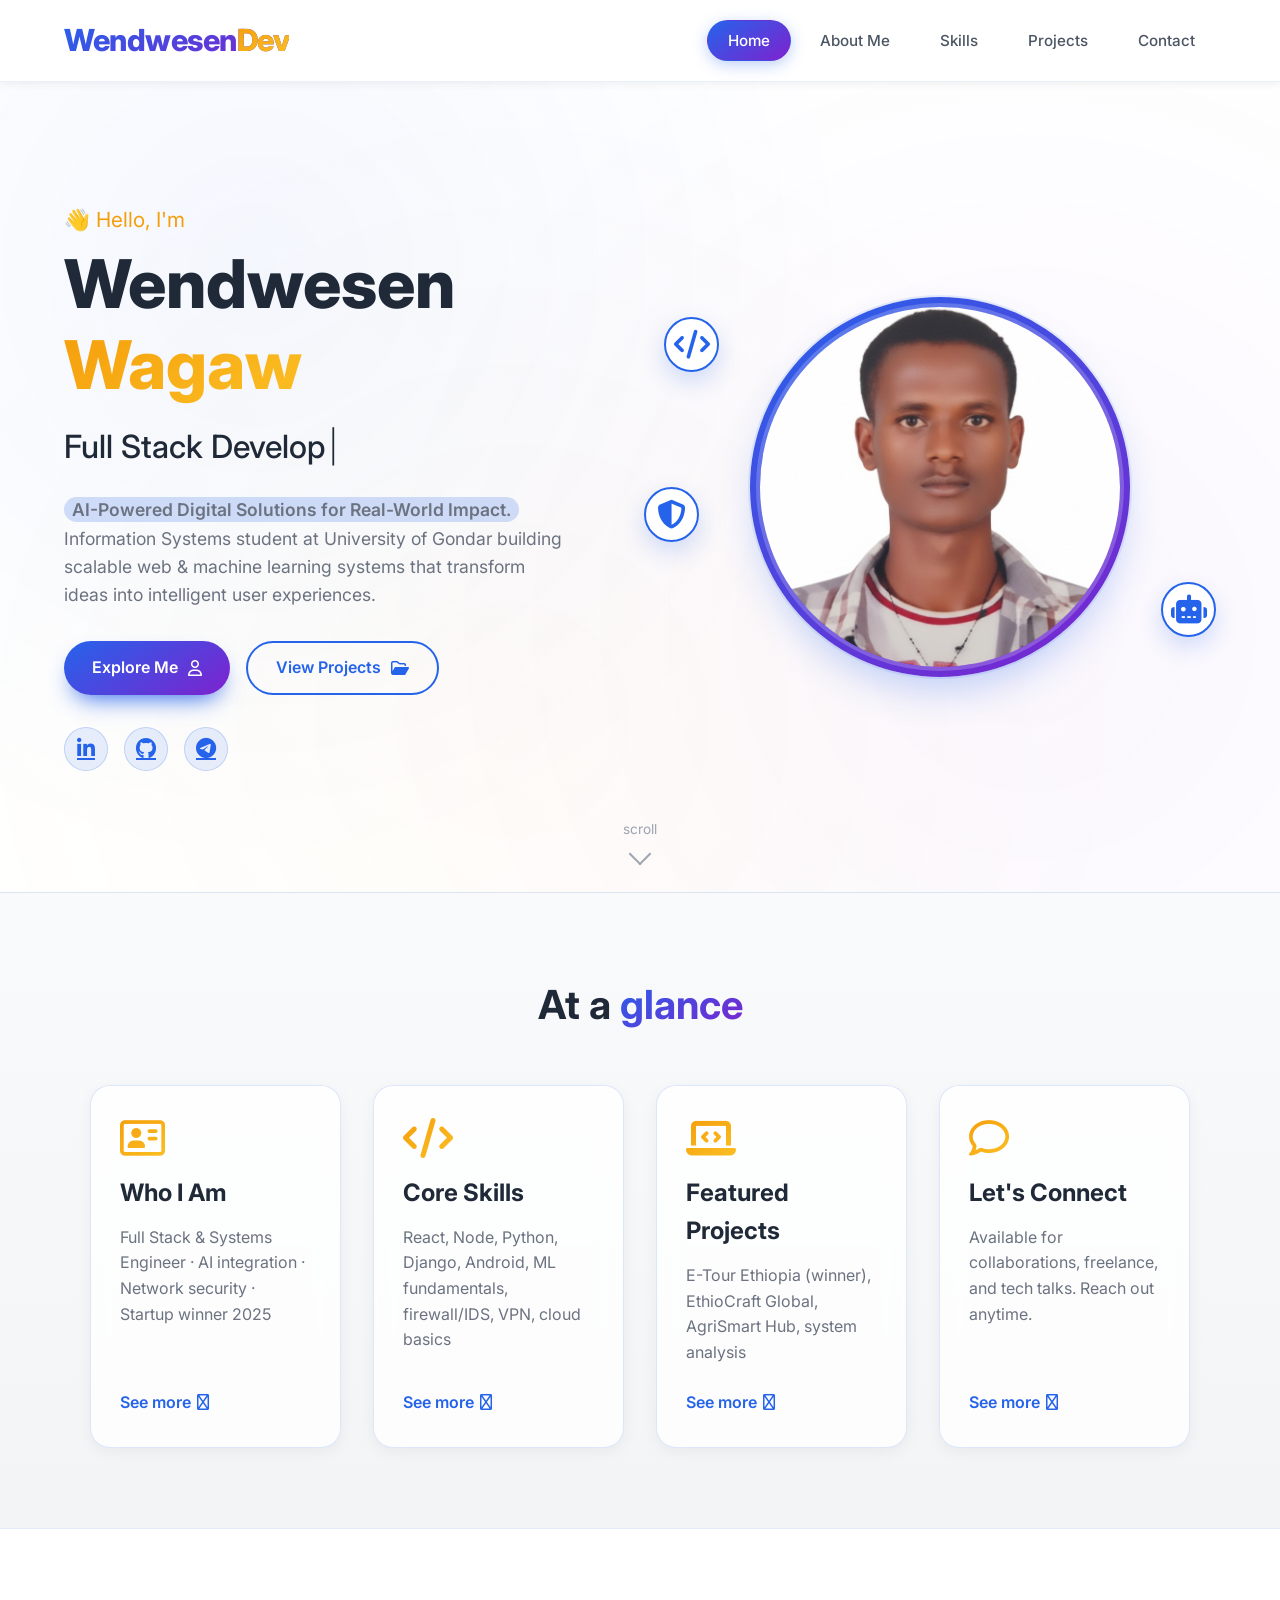
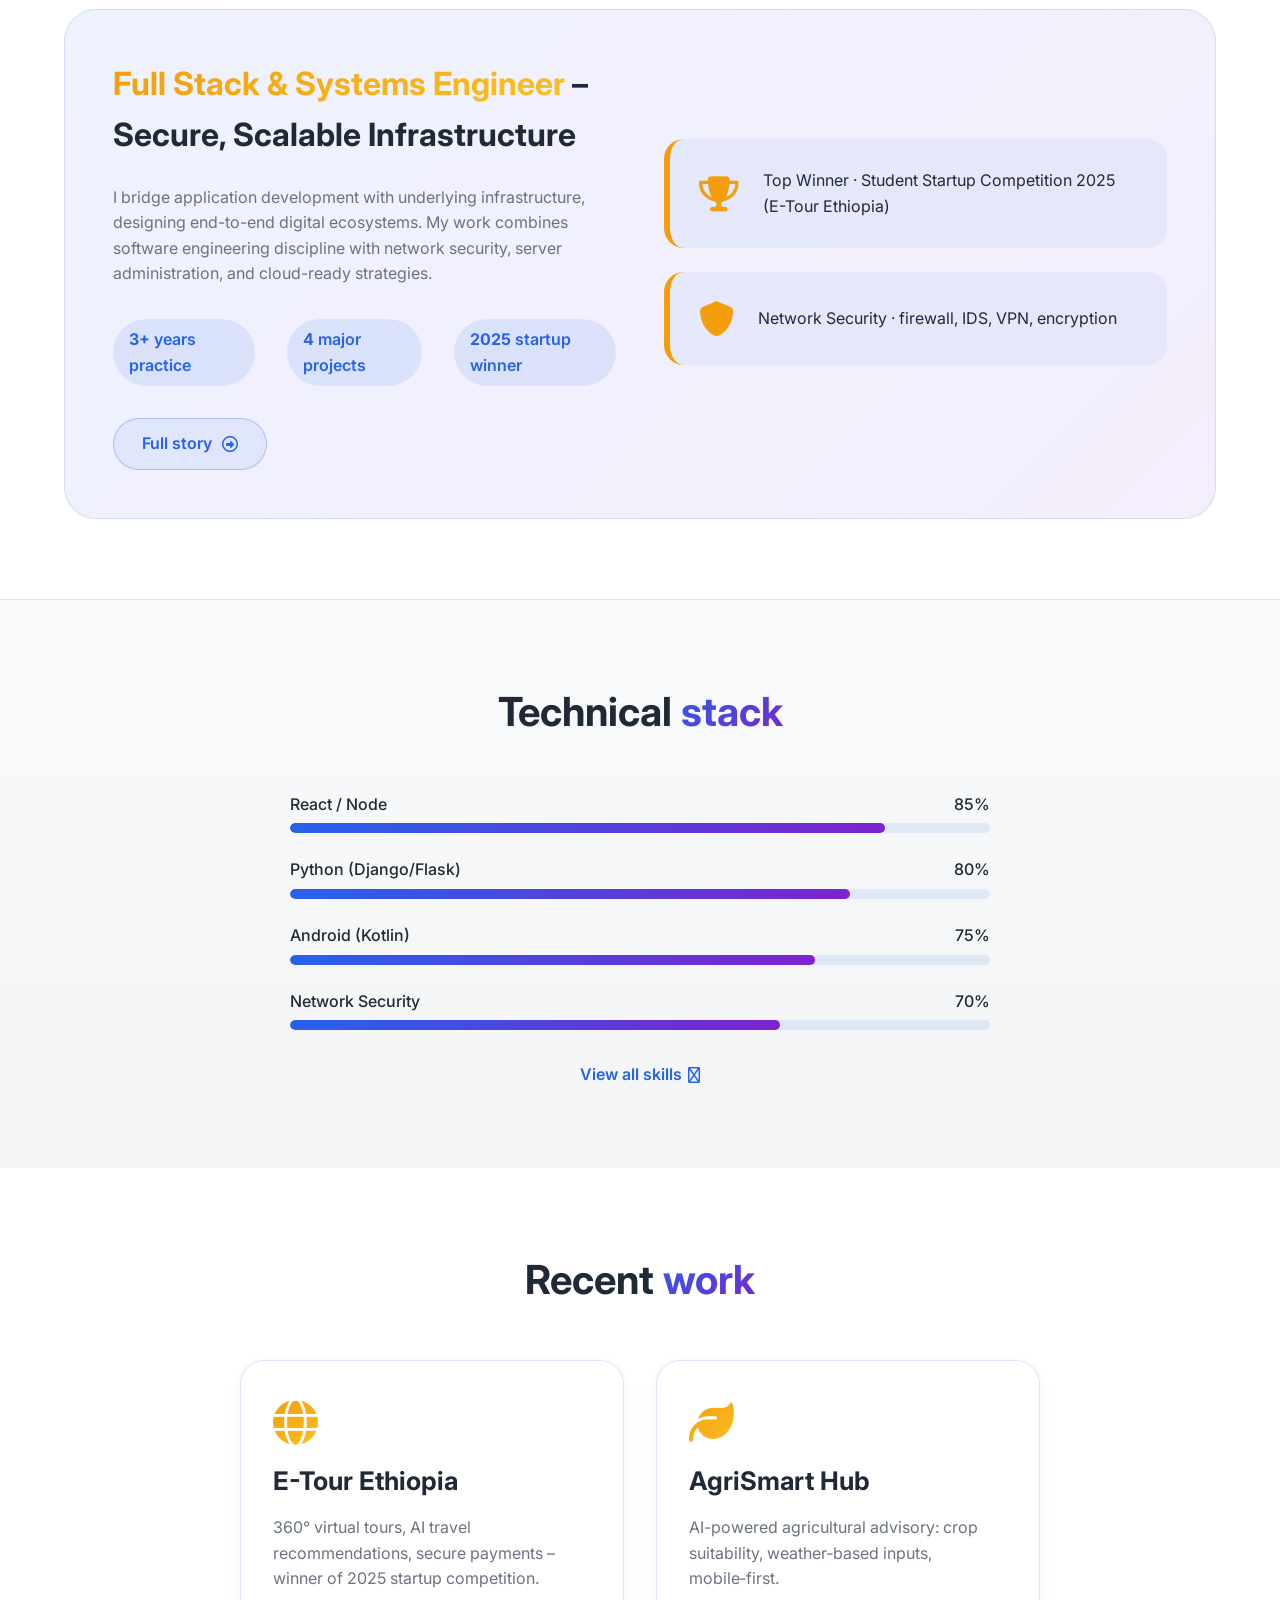
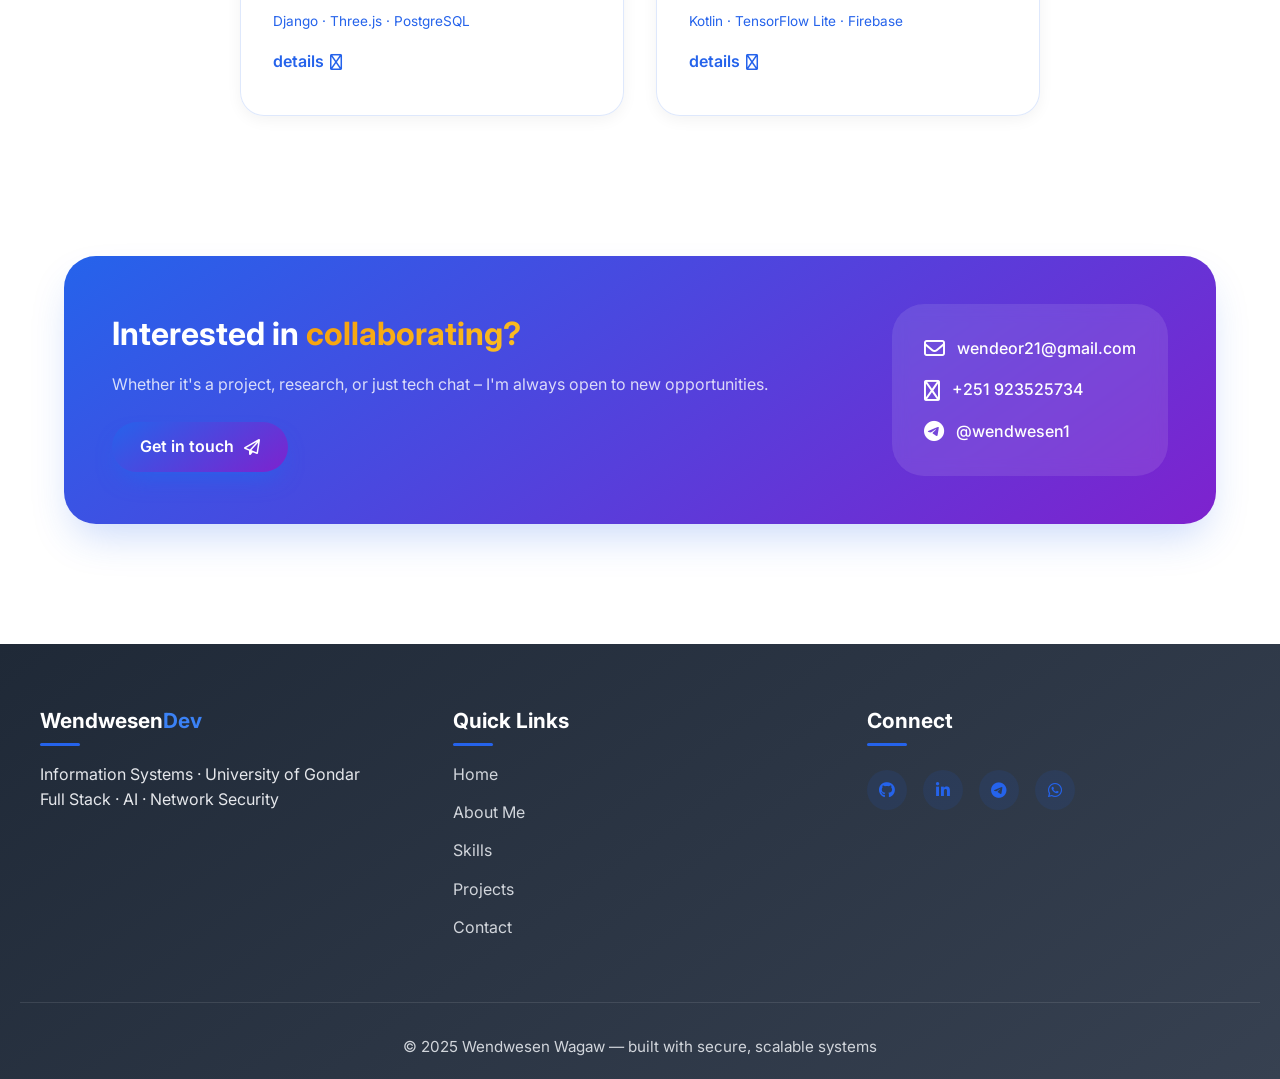
==== commit 25e5a1ef: "fotter" ====
--- a/index.html
+++ b/index.html
@@ -25,7 +25,7 @@
       <li><a href="contact.html">Contact</a></li>
     </ul>
     <div class="hamburger">
-      <span></span><span></span><span></span>
+      <span></span><span></span><span></span>git push origin main
     </div>
   </nav>
 
--- a/home.css
+++ b/home.css
@@ -754,7 +754,7 @@
 /* ===== FOOTER (matches other pages) ===== */
 footer {
   background: linear-gradient(145deg, #1f2937, #374151);
-  color: #6b7280;
+  color: #e5e7eb;
   padding: 60px 20px 20px;
   margin-top: 60px;
 }
@@ -768,7 +768,7 @@
 }
 
 .footer-col h3 {
-  color: #1f2937;
+  color: #ffffff;
   margin-bottom: 1.5rem;
   font-size: 1.3rem;
   position: relative;
@@ -791,7 +791,7 @@
 }
 
 .footer-col a {
-  color: #6b7280;
+  color: #d1d5db;
   text-decoration: none;
   display: block;
   margin-bottom: 0.8rem;
@@ -799,7 +799,7 @@
 }
 
 .footer-col a:hover {
-  color: var(--primary);
+  color: #ffffff;
   transform: translateX(5px);
 }
 
@@ -828,12 +828,12 @@
 }
 
 .footer-bottom {
-  border-top: 1px solid rgba(37, 99, 235, 0.1);
+  border-top: 1px solid rgba(255, 255, 255, 0.1);
   margin-top: 3rem;
   padding-top: 2rem;
   text-align: center;
   font-size: 0.95rem;
-  color: #6b7280;
+  color: #d1d5db;
 }
 
 /* ===== RESPONSIVE ===== */
